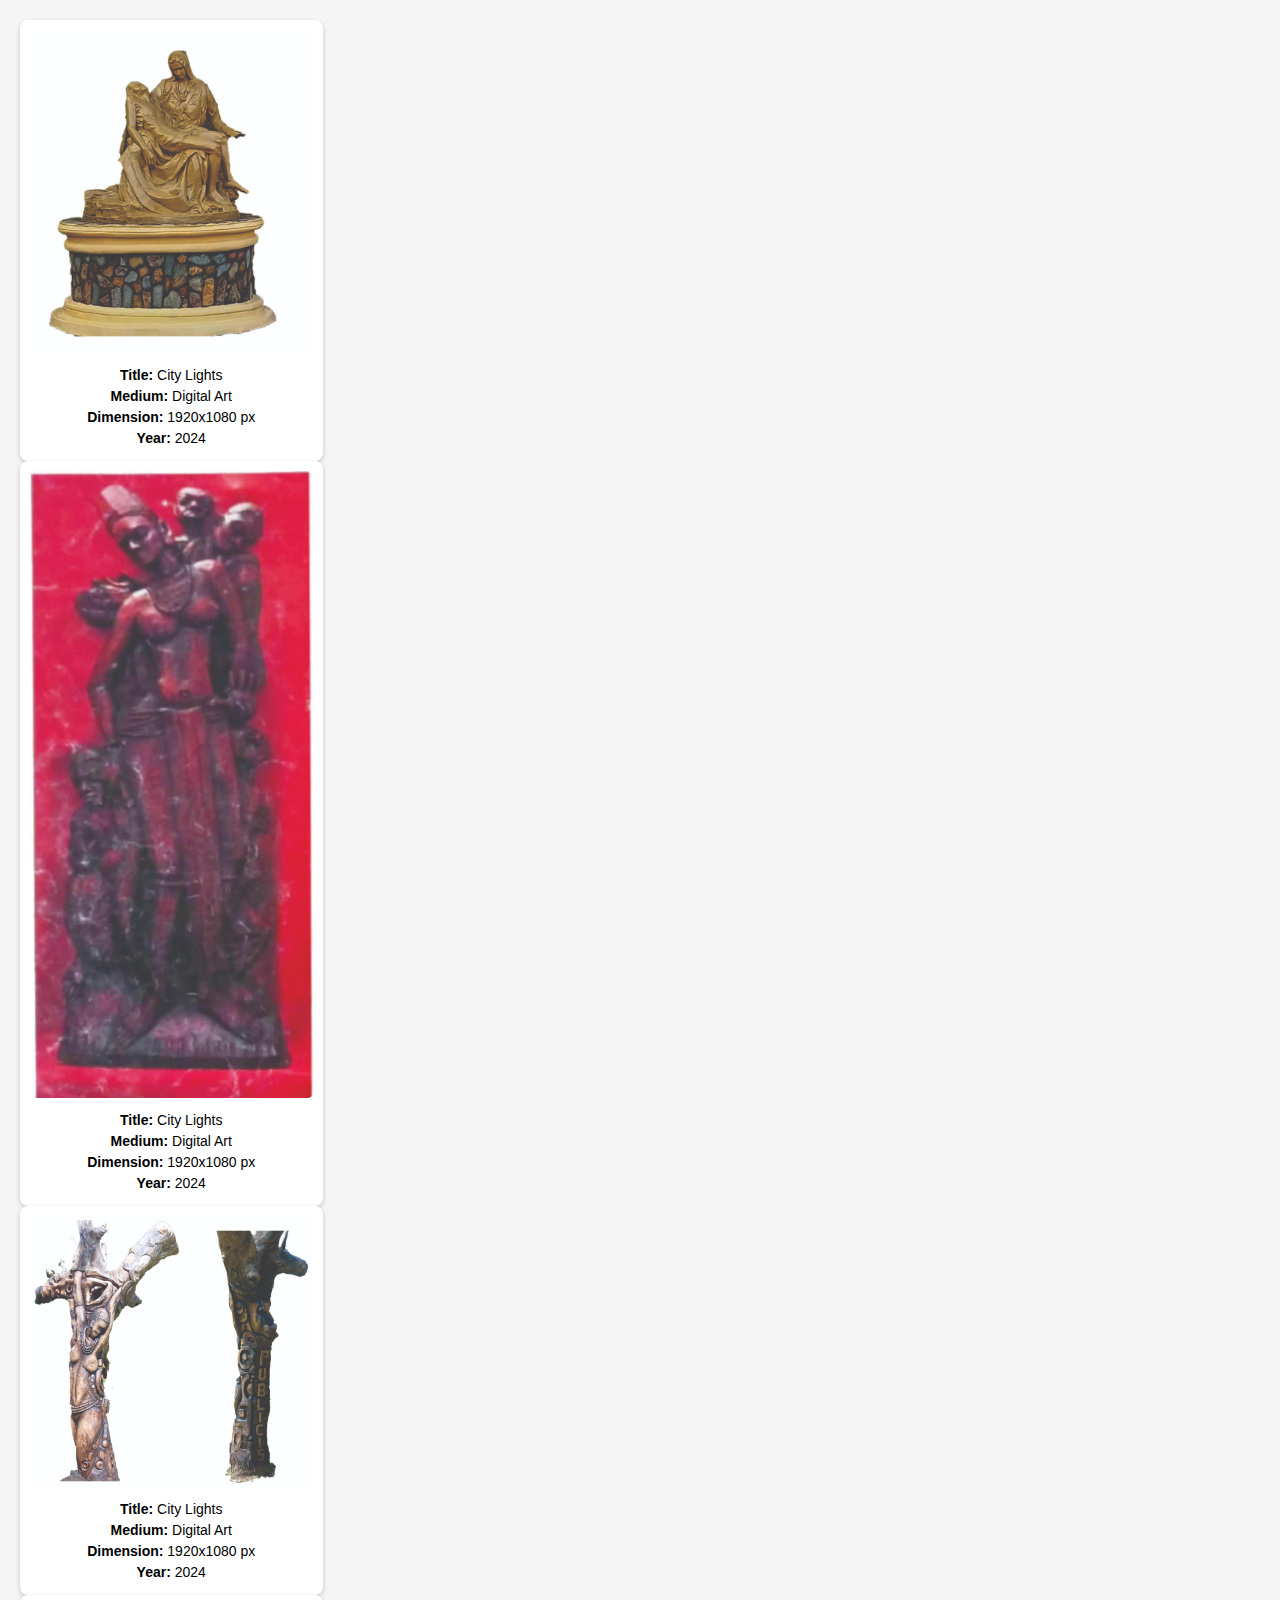
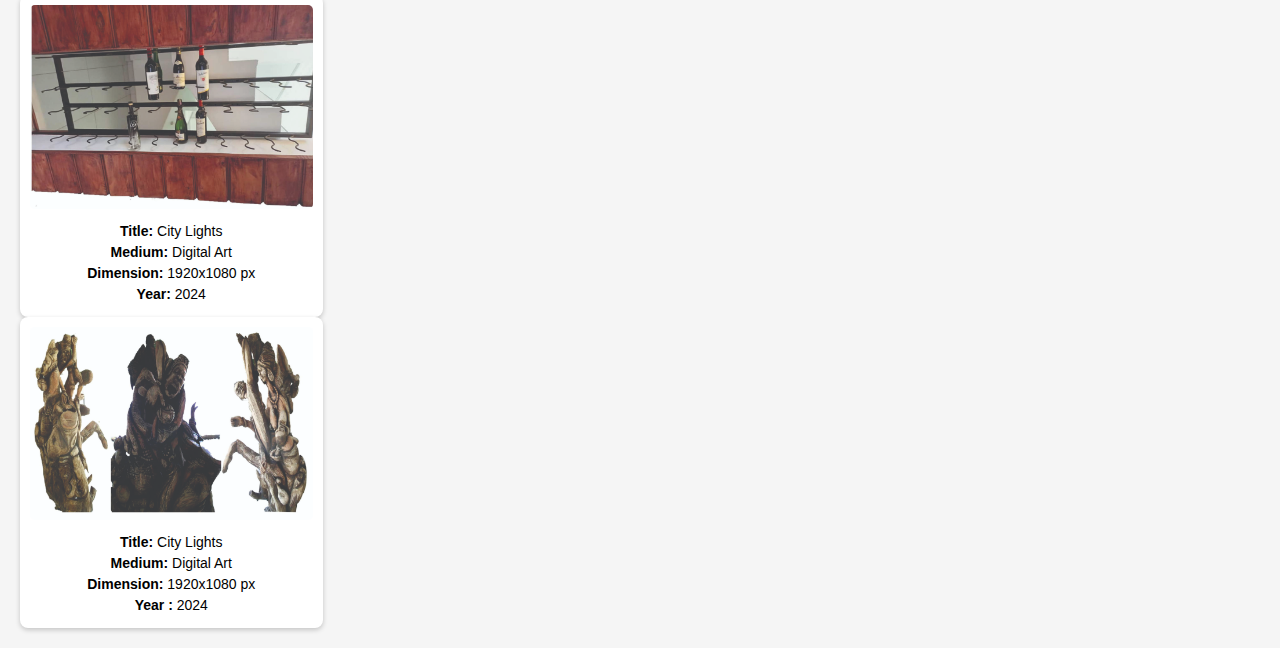
==== masonry.html @ 45acd7fa "Add masonry layout for image gallery and remove hero section" ====
<!DOCTYPE html>
<html lang="en">

<head>
    <meta charset="UTF-8">
    <meta name="viewport" content="width=device-width, initial-scale=1.0">
    <title>Masonry Image Gallery</title>
    <style>
        body {
            font-family: Arial, sans-serif;
            margin: 0;
            padding: 20px;
            background-color: #f5f5f5;
        }

        .gallery {

            display: grid;
            gap: 10px;
            grid-template-columns: repeat(auto-fill, minmax(250px, 1fr));
            grid-template-rows: masonry;


        }

        .gallery-item {
            background: white;
            padding: 10px;
            border-radius: 8px;
            box-shadow: 0 2px 5px rgba(0, 0, 0, 0.2);
        }

        .gallery-item img {
            width: 100%;
            border-radius: 5px;
        }

        .details {
            margin-top: 10px;
            text-align: center;
        }

        .details p {
            margin: 5px 0;
            font-size: 14px;
        }
    </style>
</head>

<body>
    <div class="gallery" id="gallery">
        <div class="gallery-1">
            <div class="gallery-item">
                <img src="img/pieta.jpg" alt="City Lights">
                <div class="details">
                    <p><strong>Title:</strong> City Lights</p>
                    <p><strong>Medium:</strong> Digital Art</p>
                    <p><strong>Dimension:</strong> 1920x1080 px</p>
                    <p><strong>Year:</strong> 2024</p>
                </div>
            </div>
            <div class="gallery-item">
                <img src="img/puberty.jpg" alt="City Lights">
                <div class="details">
                    <p><strong>Title:</strong> City Lights</p>
                    <p><strong>Medium:</strong> Digital Art</p>
                    <p><strong>Dimension:</strong> 1920x1080 px</p>
                    <p><strong>Year:</strong> 2024</p>
                </div>
            </div>
            <div class="gallery-item">
                <img src="img/puberty-1.jpg" alt="City Lights">
                <div class="details">
                    <p><strong>Title:</strong> City Lights</p>
                    <p><strong>Medium:</strong> Digital Art</p>
                    <p><strong>Dimension:</strong> 1920x1080 px</p>
                    <p><strong>Year:</strong> 2024</p>
                </div>
            </div>
            <div class="gallery-item">
                <img src="img/wrack.jpg" alt="City Lights">
                <div class="details">
                    <p><strong>Title:</strong> City Lights</p>
                    <p><strong>Medium:</strong> Digital Art</p>
                    <p><strong>Dimension:</strong> 1920x1080 px</p>
                    <p><strong>Year:</strong> 2024</p>
                </div>
            </div>
            <div class="gallery-item">
                <img src="img/world.jpg" alt="City Lights">
                <div class="details">
                    <p><strong>Title:</strong> City Lights</p>
                    <p><strong>Medium:</strong> Digital Art</p>
                    <p><strong>Dimension:</strong> 1920x1080 px</p>
                    <p><strong>Year :</strong> 2024</p>
                </div>

            </div>

            <script>
                const images = [

                    { src: 'img/pieta.jpg', title: 'City Lights', medium: 'Digital Art', dimension: '1920x1080 px', year: '2024' },
                    { src: 'img/puberty.jpg', title: 'Mity Lights', medium: 'Digital Art', dimension: '1920x1080 px', year: '2024' },
                    { src: 'img/puberty-1.jpg', title: 'City Lights', medium: 'Digital Art', dimension: '1920x1080 px', year: '2024' },

                    { src: 'img/wrack.jpg', title: 'City Lights', medium: 'Digital Art', dimension: '1920x1080 px', year: '2024' },
                    { src: 'img/world.jpg', title: 'City Lights', medium: 'Digital Art', dimension: '1920x1080 px', year: '2024' },
                    { src: 'img/woman.jpg', title: 'City Lights', medium: 'Digital Art', dimension: '1920x1080 px', year: '2024' }
                ];

                const gallery = document.getElementById("gallery-1");

                images.forEach(image => {
                    const item = document.createElement("div");
                    item.classList.add("gallery-item");

                    item.innerHTML = `
                <img src="${image.src}" alt="${image.title}">
                <div class="details">
                    <p><strong>Title:</strong> ${image.title}</p>
                    <p><strong>Medium:</strong> ${image.medium}</p>
                    <p><strong>Dimension:</strong> ${image.dimension}</p>
                    <p><strong>Year:</strong> ${image.year}</p>
                </div>
            `;

                    gallery.appendChild(item);
                });
            </script>
</body>

</html>
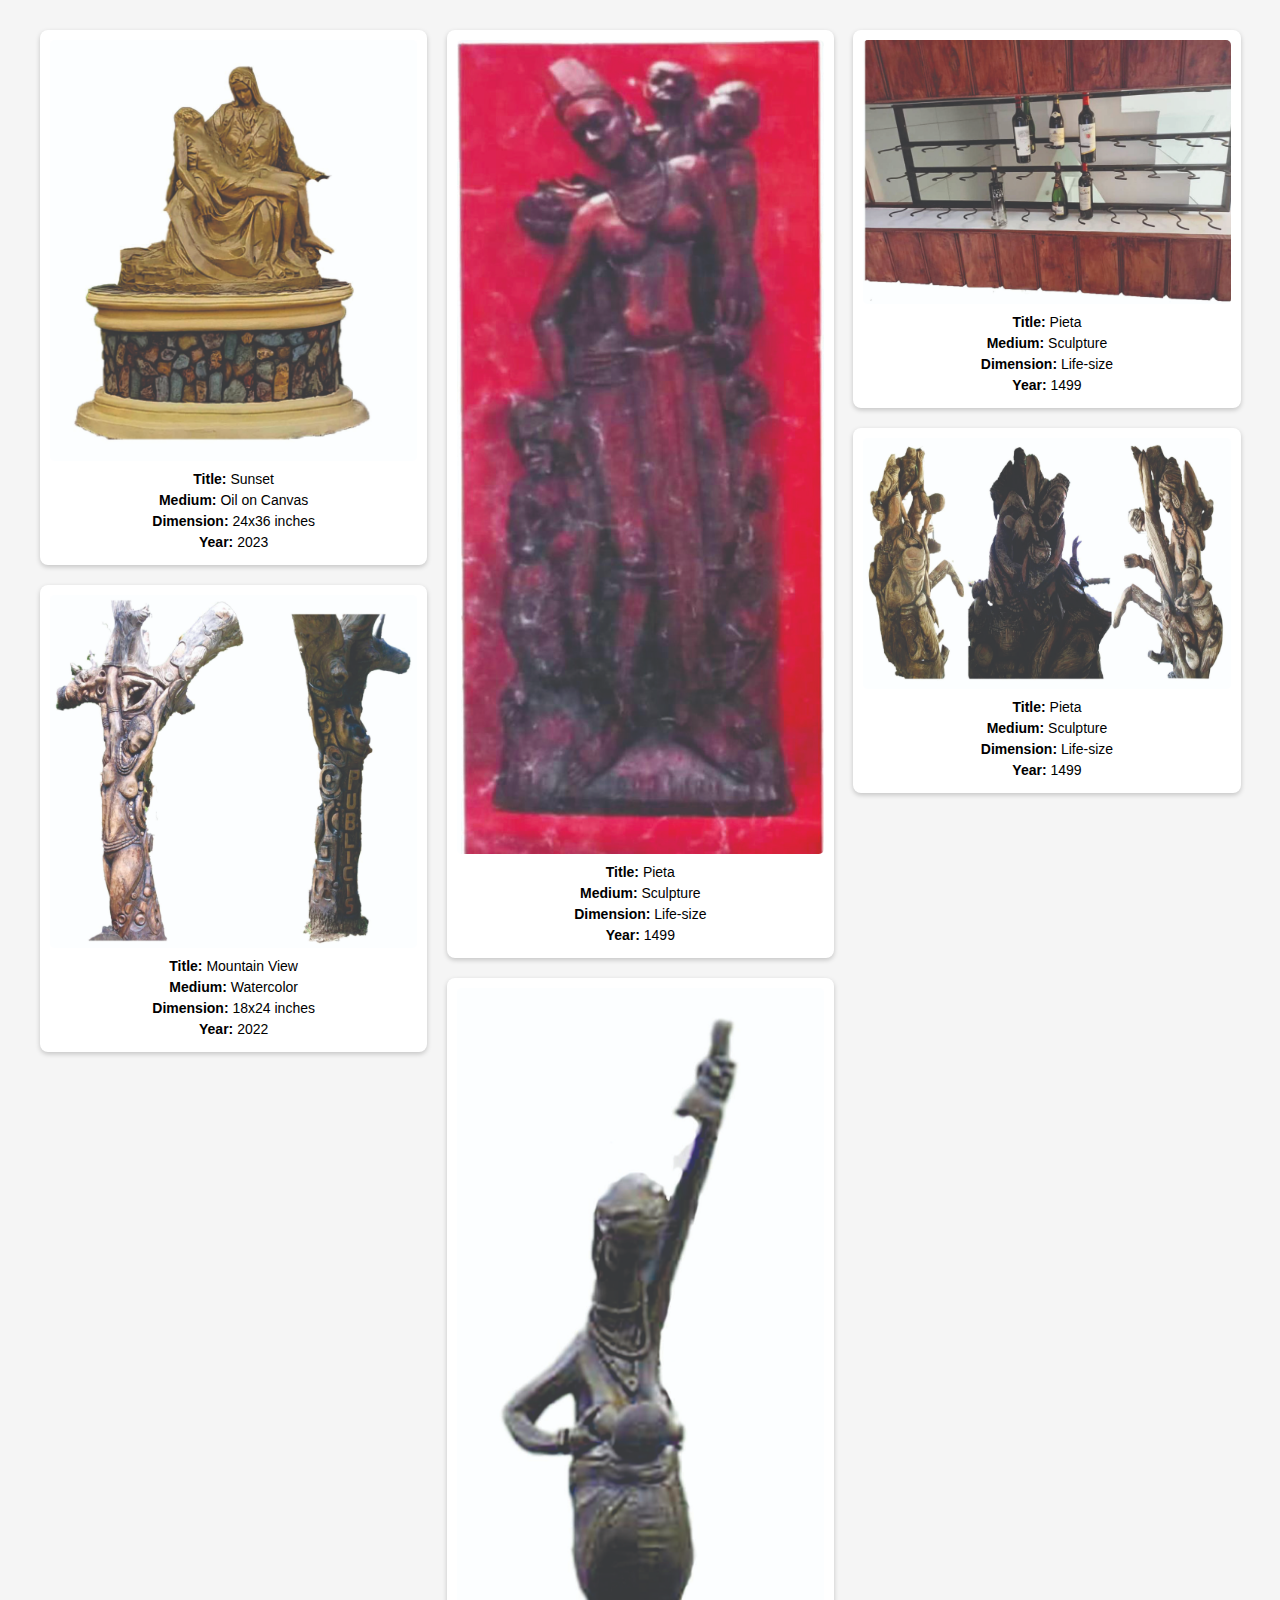
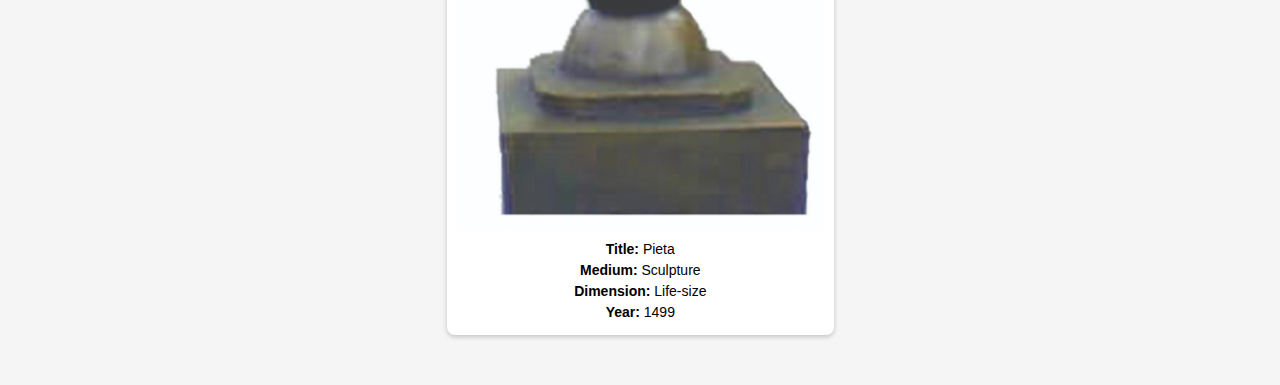
==== commit 3f84f051: "Refactor gallery layout to use CSS columns and add modal functionality for image display" ====
--- a/masonry.html
+++ b/masonry.html
@@ -14,13 +14,11 @@
         }
 
         .gallery {
-
-            display: grid;
-            gap: 10px;
-            grid-template-columns: repeat(auto-fill, minmax(250px, 1fr));
-            grid-template-rows: masonry;
-
-
+            column-count: 3;
+            column-gap: 20px;
+            max-width: 1200px;
+            margin: auto;
+            padding: 10px;
         }
 
         .gallery-item {
@@ -28,11 +26,15 @@
             padding: 10px;
             border-radius: 8px;
             box-shadow: 0 2px 5px rgba(0, 0, 0, 0.2);
+            display: inline-block;
+            width: 95%;
+            margin: 0 0 20px 0;
         }
 
         .gallery-item img {
             width: 100%;
             border-radius: 5px;
+            display: block;
         }
 
         .details {
@@ -44,90 +46,200 @@
             margin: 5px 0;
             font-size: 14px;
         }
+
+        .modal {
+            display: none;
+            position: fixed;
+            top: 0;
+            left: 0;
+            width: 90%;
+            height: 90%;
+            background: rgba(0, 0, 0, 0.8);
+            justify-content: center;
+            align-items: center;
+            padding: 5%;
+        }
+
+        .modal-content {
+            position: relative;
+            max-width: 80%;
+            max-height: 60%;
+            display: flex;
+            justify-content: center;
+            align-items: center;
+        }
+
+        .modal-content img {
+            width: 50%;
+            height: 50%;
+            border-radius: 5px;
+        }
+
+        .close {
+            position: absolute;
+            top: 10px;
+            right: 15px;
+            font-size: 30px;
+            color: white;
+            cursor: pointer;
+        }
+
+        .prev,
+        .next {
+            position: absolute;
+            top: 50%;
+            transform: translateY(-50%);
+            font-size: 30px;
+            color: white;
+            cursor: pointer;
+            background: rgba(0, 0, 0, 0.5);
+            padding: 10px;
+            border-radius: 5px;
+        }
+
+        .prev {
+            left: 10px;
+        }
+
+        .next {
+            right: 10px;
+        }
+
+        @media (max-width: 768px) {
+            .gallery {
+                column-count: 2;
+            }
+        }
+
+        @media (max-width: 480px) {
+            .gallery {
+                column-count: 1;
+            }
+        }
     </style>
 </head>
 
 <body>
-    <div class="gallery" id="gallery">
-        <div class="gallery-1">
-            <div class="gallery-item">
-                <img src="img/pieta.jpg" alt="City Lights">
-                <div class="details">
-                    <p><strong>Title:</strong> City Lights</p>
-                    <p><strong>Medium:</strong> Digital Art</p>
-                    <p><strong>Dimension:</strong> 1920x1080 px</p>
-                    <p><strong>Year:</strong> 2024</p>
-                </div>
-            </div>
-            <div class="gallery-item">
-                <img src="img/puberty.jpg" alt="City Lights">
-                <div class="details">
-                    <p><strong>Title:</strong> City Lights</p>
-                    <p><strong>Medium:</strong> Digital Art</p>
-                    <p><strong>Dimension:</strong> 1920x1080 px</p>
-                    <p><strong>Year:</strong> 2024</p>
-                </div>
-            </div>
-            <div class="gallery-item">
-                <img src="img/puberty-1.jpg" alt="City Lights">
-                <div class="details">
-                    <p><strong>Title:</strong> City Lights</p>
-                    <p><strong>Medium:</strong> Digital Art</p>
-                    <p><strong>Dimension:</strong> 1920x1080 px</p>
-                    <p><strong>Year:</strong> 2024</p>
-                </div>
-            </div>
-            <div class="gallery-item">
-                <img src="img/wrack.jpg" alt="City Lights">
-                <div class="details">
-                    <p><strong>Title:</strong> City Lights</p>
-                    <p><strong>Medium:</strong> Digital Art</p>
-                    <p><strong>Dimension:</strong> 1920x1080 px</p>
-                    <p><strong>Year:</strong> 2024</p>
-                </div>
-            </div>
-            <div class="gallery-item">
-                <img src="img/world.jpg" alt="City Lights">
-                <div class="details">
-                    <p><strong>Title:</strong> City Lights</p>
-                    <p><strong>Medium:</strong> Digital Art</p>
-                    <p><strong>Dimension:</strong> 1920x1080 px</p>
-                    <p><strong>Year :</strong> 2024</p>
-                </div>
-
-            </div>
-
-            <script>
-                const images = [
-
-                    { src: 'img/pieta.jpg', title: 'City Lights', medium: 'Digital Art', dimension: '1920x1080 px', year: '2024' },
-                    { src: 'img/puberty.jpg', title: 'Mity Lights', medium: 'Digital Art', dimension: '1920x1080 px', year: '2024' },
-                    { src: 'img/puberty-1.jpg', title: 'City Lights', medium: 'Digital Art', dimension: '1920x1080 px', year: '2024' },
-
-                    { src: 'img/wrack.jpg', title: 'City Lights', medium: 'Digital Art', dimension: '1920x1080 px', year: '2024' },
-                    { src: 'img/world.jpg', title: 'City Lights', medium: 'Digital Art', dimension: '1920x1080 px', year: '2024' },
-                    { src: 'img/woman.jpg', title: 'City Lights', medium: 'Digital Art', dimension: '1920x1080 px', year: '2024' }
-                ];
-
-                const gallery = document.getElementById("gallery-1");
-
-                images.forEach(image => {
-                    const item = document.createElement("div");
-                    item.classList.add("gallery-item");
-
-                    item.innerHTML = `
-                <img src="${image.src}" alt="${image.title}">
-                <div class="details">
-                    <p><strong>Title:</strong> ${image.title}</p>
-                    <p><strong>Medium:</strong> ${image.medium}</p>
-                    <p><strong>Dimension:</strong> ${image.dimension}</p>
-                    <p><strong>Year:</strong> ${image.year}</p>
-                </div>
-            `;
-
-                    gallery.appendChild(item);
-                });
-            </script>
+    <div class="gallery">
+        <div class="gallery-item">
+            <img src="img/pieta.jpg" alt="Sunset">
+            <div class="details">
+                <p><strong>Title:</strong> Sunset</p>
+                <p><strong>Medium:</strong> Oil on Canvas</p>
+                <p><strong>Dimension:</strong> 24x36 inches</p>
+                <p><strong>Year:</strong> 2023</p>
+            </div>
+        </div>
+        <div class="gallery-item">
+            <img src="img/puberty-1.jpg" alt="Mountain View">
+            <div class="details">
+                <p><strong>Title:</strong> Mountain View</p>
+                <p><strong>Medium:</strong> Watercolor</p>
+                <p><strong>Dimension:</strong> 18x24 inches</p>
+                <p><strong>Year:</strong> 2022</p>
+            </div>
+        </div>
+        <div class="gallery-item">
+            <img src="img/puberty.jpg" alt="Pieta">
+            <div class="details">
+                <p><strong>Title:</strong> Pieta</p>
+                <p><strong>Medium:</strong> Sculpture</p>
+                <p><strong>Dimension:</strong> Life-size</p>
+                <p><strong>Year:</strong> 1499</p>
+            </div>
+        </div>
+
+
+
+        <div class="gallery-item">
+            <img src="img/woman.jpg" alt="Pieta">
+            <div class="details">
+                <p><strong>Title:</strong> Pieta</p>
+                <p><strong>Medium:</strong> Sculpture</p>
+                <p><strong>Dimension:</strong> Life-size</p>
+                <p><strong>Year:</strong> 1499</p>
+            </div>
+        </div>
+
+        <div class="gallery-item">
+            <img src="img/wrack.jpg" alt="Pieta">
+            <div class="details">
+                <p><strong>Title:</strong> Pieta</p>
+                <p><strong>Medium:</strong> Sculpture</p>
+                <p><strong>Dimension:</strong> Life-size</p>
+                <p><strong>Year:</strong> 1499</p>
+            </div>
+        </div>
+
+        <div class="gallery-item">
+            <img src="img/world.jpg" alt="Pieta">
+            <div class="details">
+                <p><strong>Title:</strong> Pieta</p>
+                <p><strong>Medium:</strong> Sculpture</p>
+                <p><strong>Dimension:</strong> Life-size</p>
+                <p><strong>Year:</strong> 1499</p>
+            </div>
+        </div>
+    </div>
+
+    <div class="modal" id="modal">
+
+        <span class="prev" id="prev">&#10094;</span>
+        <div class="modal-content">
+            <img id="modal-img" src="" alt="">
+        </div>
+        <span class="next" id="next">&#10095;</span>
+    </div>
+    <script>
+        const modal = document.getElementById("modal");
+        const modalImg = document.getElementById("modal-img");
+
+        const prev = document.getElementById("prev");
+        const next = document.getElementById("next");
+        let currentIndex = 0;
+        const images = Array.from(document.querySelectorAll(".gallery-item img"));
+
+        function openModal(index) {
+            currentIndex = index;
+            modal.style.display = "flex";
+            modalImg.src = images[currentIndex].src;
+            modalImg.alt = images[currentIndex].alt;
+            history.pushState(null, null, "#modal");
+        }
+
+        images.forEach((img, index) => {
+            img.addEventListener("click", () => openModal(index));
+        });
+        function closeModalFunction() {
+            modal.style.display = "none";
+            history.back();
+        }
+
+
+        window.addEventListener("click", (e) => {
+            if (e.target === modal) {
+                modal.style.display = "none";
+            }
+        });
+        window.addEventListener("keydown", (e) => {
+            if (e.key === "Escape") {
+                closeModalFunction();
+            }
+        });
+
+        window.addEventListener("popstate", () => {
+            modal.style.display = "none";
+        });
+        prev.addEventListener("click", () => {
+            currentIndex = (currentIndex - 1 + images.length) % images.length;
+            openModal(currentIndex);
+        });
+
+        next.addEventListener("click", () => {
+            currentIndex = (currentIndex + 1) % images.length;
+            openModal(currentIndex);
+        });
+    </script>
 </body>
 
 </html>